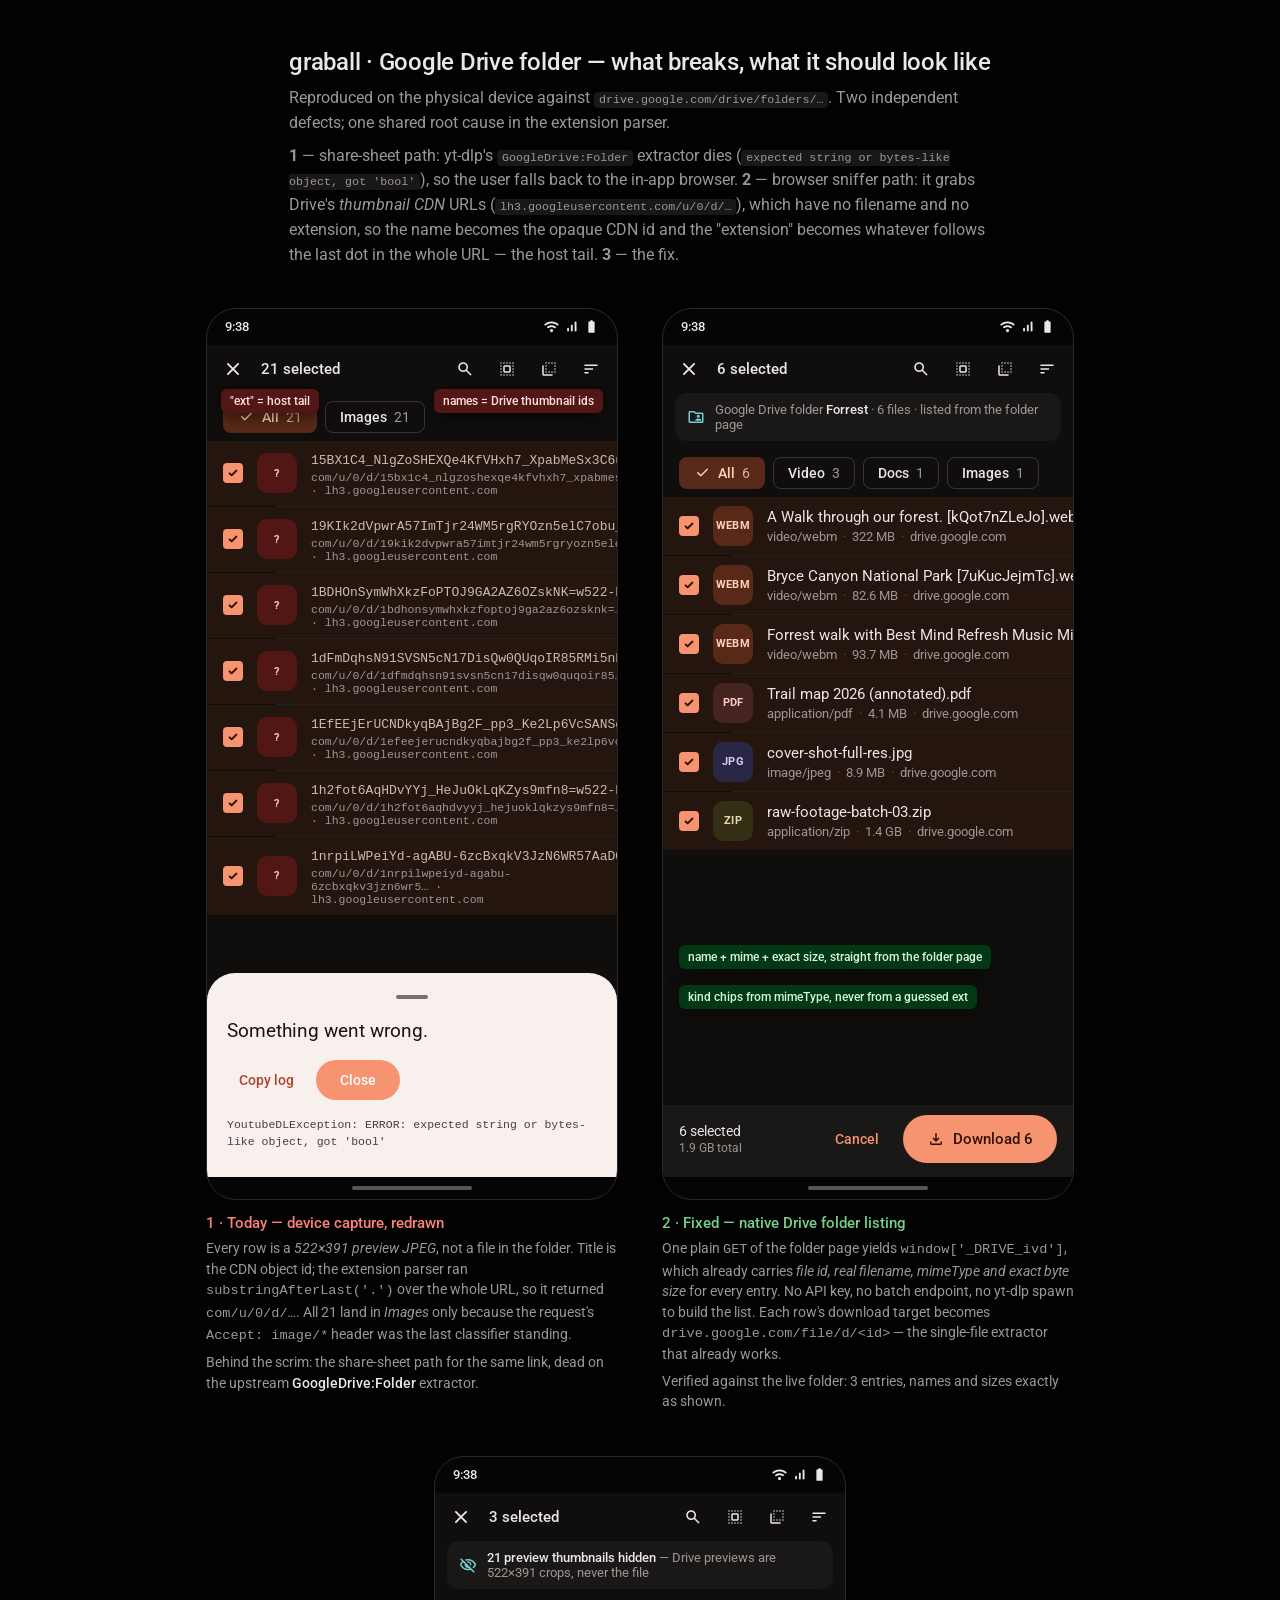
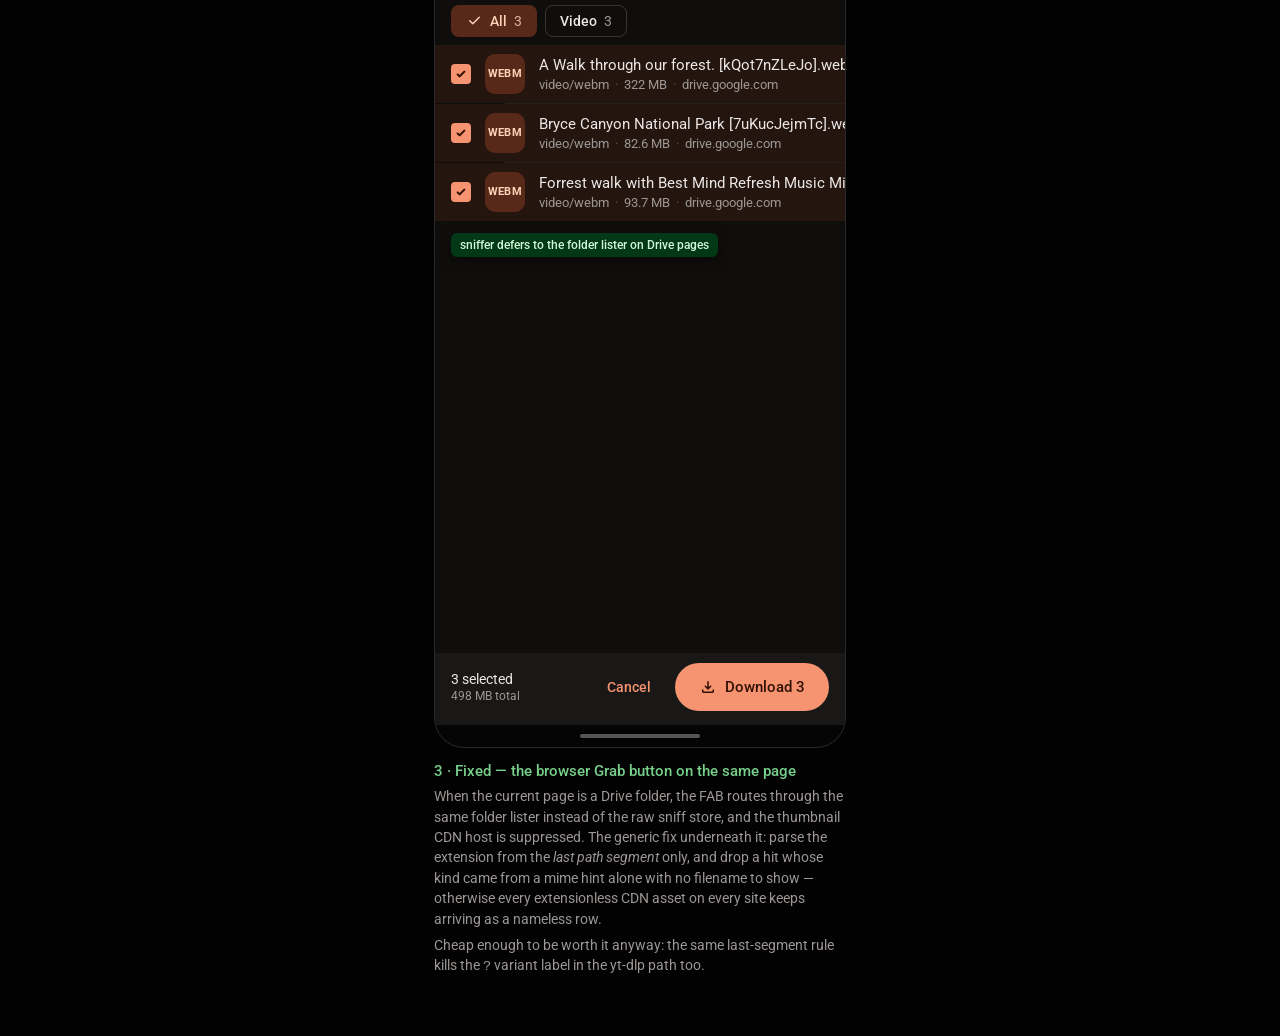
==== design/mockups-drive.html @ d235e250 "docs: diagnose Drive folder picker garbage + mockups" ====
<!DOCTYPE html>
<html lang="en">
<head>
<meta charset="utf-8">
<meta name="viewport" content="width=device-width, initial-scale=1">
<title>graball · Google Drive folder — bug vs. fix</title>
<link rel="preconnect" href="https://fonts.googleapis.com">
<link rel="stylesheet" href="https://fonts.googleapis.com/css2?family=Material+Symbols+Rounded:opsz,wght,FILL,GRAD@20..48,300..500,0..1,0&display=block">
<link rel="stylesheet" href="https://fonts.googleapis.com/css2?family=Roboto:wght@400;500;700&display=swap">
<style>
/* ---------- tokens: identical to design/mockups.html, do not fork ---------- */
:root{
  --bg:        oklch(0.115 0 0);
  --surface:   oklch(0.165 0.004 40);
  --surface-2: oklch(0.21 0.005 40);
  --surface-3: oklch(0.26 0.006 40);
  --outline:   oklch(0.33 0.006 40);
  --ink:       oklch(0.93 0.004 45);
  --muted:     oklch(0.68 0.007 45);
  --primary:   oklch(0.76 0.13 40);
  --on-primary:oklch(0.23 0.06 40);
  --primary-container: oklch(0.34 0.075 40);
  --on-primary-container: oklch(0.90 0.07 45);
  --accent:    oklch(0.80 0.09 200);
  --good:      oklch(0.78 0.13 150);
  --bad:       oklch(0.74 0.15 25);
  --bad-container: oklch(0.30 0.09 25);
  --r-sheet: 28px; --r-card: 12px; --r-chip: 8px;
  --z-sticky: 10; --z-scrim: 20; --z-sheet: 30; --z-bar: 40;
}
*{margin:0;padding:0;box-sizing:border-box}
body{
  background: oklch(0.08 0 0);
  color: var(--ink);
  font-family: Roboto, system-ui, sans-serif;
  padding: 48px 32px 64px;
}
.ms{
  font-family:'Material Symbols Rounded';
  font-weight:normal;font-style:normal;line-height:1;
  letter-spacing:normal;text-transform:none;display:inline-block;
  white-space:nowrap;direction:ltr;-webkit-font-smoothing:antialiased;
  font-variation-settings:'opsz' 24,'wght' 400;
  font-size:22px; user-select:none;
}
.ms.fill{font-variation-settings:'FILL' 1,'opsz' 24}
.ms.sm{font-size:18px}
.ms.xs{font-size:15px}

/* ---------- gallery shell ---------- */
header.gallery{max-width:78ch;margin:0 auto 40px}
header.gallery h1{font-size:1.5rem;font-weight:500;letter-spacing:-0.01em}
header.gallery p{color:var(--muted);margin-top:10px;line-height:1.55;text-wrap:pretty}
header.gallery p+p{margin-top:8px}
header.gallery code{background:var(--surface-2);padding:1px 5px;border-radius:4px;font-size:0.9em}
.frames{display:flex;flex-wrap:wrap;gap:44px;justify-content:center;align-items:flex-start}
figure{display:flex;flex-direction:column;gap:12px;width:412px}
figcaption{color:var(--muted);font-size:0.85rem;line-height:1.5}
figcaption b{color:var(--ink);font-weight:500;display:block;margin-bottom:4px;font-size:0.95rem}
figcaption .tradeoff{display:block;margin-top:6px}
figcaption .tradeoff em{color:var(--ink);font-style:normal;font-weight:500}
figcaption b.bad{color:var(--bad)}
figcaption b.good{color:var(--good)}

/* ---------- phone frame ---------- */
.phone{
  width:412px;height:892px;
  background:var(--bg);
  border-radius:30px;
  border:1px solid oklch(0.28 0 0);
  overflow:hidden;position:relative;
  display:flex;flex-direction:column;
  font-size:15px;
}
.statusbar{
  height:36px;flex:none;display:flex;align-items:center;
  justify-content:space-between;padding:0 18px;font-size:13px;font-weight:500;
}
.statusbar .right{display:flex;gap:5px;align-items:center}
.statusbar .ms{font-size:15px}
.gesture{height:22px;flex:none;display:flex;align-items:center;justify-content:center}
.gesture::before{content:"";width:120px;height:4px;border-radius:2px;background:oklch(0.45 0 0)}
.screen{flex:1;display:flex;flex-direction:column;overflow:hidden;position:relative}

/* ---------- shared components (mirrors mockups.html) ---------- */
.iconbtn{width:40px;height:40px;border-radius:50%;display:flex;align-items:center;justify-content:center;flex:none}
.iconbtn.on{background:var(--primary-container);color:var(--on-primary-container)}
.btn{
  border:none;font:inherit;font-weight:500;font-size:14px;
  height:40px;padding:0 24px;border-radius:20px;
  display:inline-flex;align-items:center;gap:8px;justify-content:center;cursor:pointer;
}
.btn.filled{background:var(--primary);color:var(--on-primary)}
.btn.text{background:none;color:var(--primary);padding:0 12px}
.chip{
  height:32px;padding:0 14px;border-radius:var(--r-chip);
  border:1px solid var(--outline);color:var(--ink);
  display:inline-flex;align-items:center;gap:7px;font-size:13.5px;font-weight:500;flex:none;
}
.chip .count{color:var(--muted);font-weight:400}
.chip.sel{background:var(--primary-container);border-color:transparent;color:var(--on-primary-container)}
.chip.sel .count{color:var(--on-primary-container);opacity:0.8}
.chip .ms{font-size:17px}
.checkbox{width:20px;height:20px;border-radius:4px;border:2px solid var(--muted);flex:none}
.checkbox.on{background:var(--primary);border-color:var(--primary);position:relative}
.checkbox.on::after{
  content:"check";font-family:'Material Symbols Rounded';font-size:16px;font-weight:700;
  color:var(--on-primary);position:absolute;inset:0;display:flex;align-items:center;justify-content:center;
}

/* ---------- the picker sheet ---------- */
.sheet{
  position:absolute;left:0;right:0;top:0;bottom:0;z-index:var(--z-sheet);
  background:var(--surface);
  display:flex;flex-direction:column;overflow:hidden;
}
.sheethead{display:flex;align-items:center;gap:2px;padding:4px 6px;flex:none}
.sheethead .t{font-size:15px;font-weight:500;padding-left:6px}
.sheethead .spacer{flex:1}
.sheetfoot{
  flex:none;display:flex;align-items:center;gap:12px;padding:10px 16px 14px;
  background:var(--surface-2);z-index:var(--z-bar);
}
.sheetfoot .sum{flex:1;min-width:0;font-size:13.5px}
.sheetfoot .sum span{display:block;color:var(--muted);font-size:12px;margin-top:2px}
.sheetfoot .btn.filled{height:48px;border-radius:24px;font-size:15px;flex:none}
.chiprow{display:flex;gap:8px;padding:8px 16px;overflow:hidden;flex:none}
.list{flex:1;overflow:hidden}

/* source strip: says where this list came from, so an empty/odd list is self-explaining */
.srcstrip{
  flex:none;display:flex;align-items:center;gap:10px;
  margin:0 12px 8px;padding:9px 12px;border-radius:var(--r-card);
  background:var(--surface-2);font-size:12.5px;color:var(--muted);
}
.srcstrip .ms{font-size:18px;color:var(--accent);flex:none}
.srcstrip b{color:var(--ink);font-weight:500}

/* type badge */
.ext{
  width:40px;height:40px;border-radius:10px;flex:none;background:var(--surface-2);color:var(--muted);
  display:flex;align-items:center;justify-content:center;font-size:11px;font-weight:700;letter-spacing:0.02em;
}
.ext.doc{background:oklch(0.30 0.05 25);color:oklch(0.88 0.06 30)}
.ext.arc{background:oklch(0.30 0.04 95);color:oklch(0.88 0.06 95)}
.ext.vid{background:var(--primary-container);color:var(--on-primary-container)}
.ext.aud{background:oklch(0.29 0.05 200);color:oklch(0.87 0.06 200)}
.ext.img{background:oklch(0.29 0.05 285);color:oklch(0.87 0.06 290)}
.ext.unk{background:var(--bad-container);color:oklch(0.88 0.08 25)}

.row{display:flex;align-items:center;gap:14px;padding:9px 16px;min-height:58px}
.row.sel{background:oklch(0.34 0.075 40 / 0.28)}
.row .body{flex:1;min-width:0}
.row .name{font-size:14.5px;white-space:nowrap;overflow:hidden;text-overflow:ellipsis}
.row .name.mono{font-family:ui-monospace,'Roboto Mono',monospace;font-size:13px;color:oklch(0.80 0.02 45)}
.row .meta{color:var(--muted);font-size:12.5px;margin-top:3px;display:flex;align-items:center;gap:6px}
.row .meta.mono{font-family:ui-monospace,'Roboto Mono',monospace;font-size:11.5px}
.row .meta .dot{opacity:0.5}
.row .meta .warn{color:var(--bad)}
.divider{height:1px;background:var(--outline);opacity:0.5;margin-left:70px}

/* error sheet (frame 1, share-sheet path) */
.errsheet{
  position:absolute;left:0;right:0;bottom:0;z-index:var(--z-bar);
  background:oklch(0.96 0.01 40);color:oklch(0.20 0.02 40);
  border-radius:var(--r-sheet) var(--r-sheet) 0 0;padding:22px 20px 26px;
}
.errsheet .handle{width:32px;height:4px;border-radius:2px;background:oklch(0.55 0.01 40);margin:0 auto 20px}
.errsheet h3{font-size:19px;font-weight:400;margin-bottom:18px}
.errsheet .acts{display:flex;align-items:center;gap:10px}
.errsheet .btn.filled{background:var(--primary);color:oklch(1 0 0)}
.errsheet .btn.text{color:oklch(0.52 0.14 35)}
.errsheet .log{
  margin-top:16px;font-family:ui-monospace,'Roboto Mono',monospace;font-size:11.5px;
  color:oklch(0.38 0.02 40);line-height:1.5;word-break:break-word;
}
.scrim{position:absolute;inset:0;background:oklch(0 0 0 / 0.45);z-index:var(--z-scrim)}

/* annotation callouts */
.note{
  position:absolute;z-index:calc(var(--z-bar) + 5);
  background:var(--bad-container);color:oklch(0.94 0.05 25);
  font-size:11.5px;font-weight:500;padding:5px 9px;border-radius:6px;
  box-shadow:0 4px 14px oklch(0 0 0 / 0.5);
}
.note.ok{background:oklch(0.30 0.08 150);color:oklch(0.94 0.06 150)}
</style>
</head>
<body>

<header class="gallery">
  <h1>graball · Google Drive folder — what breaks, what it should look like</h1>
  <p>Reproduced on the physical device against <code>drive.google.com/drive/folders/…</code>.
     Two independent defects; one shared root cause in the extension parser.</p>
  <p><b>1</b> — share-sheet path: yt-dlp's <code>GoogleDrive:Folder</code> extractor dies
     (<code>expected string or bytes-like object, got 'bool'</code>), so the user falls back to the in-app
     browser. <b>2</b> — browser sniffer path: it grabs Drive's <em>thumbnail CDN</em> URLs
     (<code>lh3.googleusercontent.com/u/0/d/…</code>), which have no filename and no extension, so the
     name becomes the opaque CDN id and the "extension" becomes whatever follows the last dot in the
     whole URL — the host tail. <b>3</b> — the fix.</p>
</header>

<div class="frames">

<!-- ============================================================ 1 · BROKEN (what ships today) -->
<figure>
  <div class="phone">
    <div class="statusbar">
      <span>9:38</span>
      <span class="right"><span class="ms xs">wifi</span><span class="ms xs">signal_cellular_alt</span><span class="ms xs fill">battery_full</span></span>
    </div>
    <div class="screen">
      <div class="sheet">
        <div class="sheethead">
          <span class="iconbtn"><span class="ms">close</span></span>
          <span class="t">21 selected</span>
          <span class="spacer"></span>
          <span class="iconbtn"><span class="ms sm">search</span></span>
          <span class="iconbtn"><span class="ms sm">select_all</span></span>
          <span class="iconbtn"><span class="ms sm">flip_to_back</span></span>
          <span class="iconbtn"><span class="ms sm">sort</span></span>
        </div>
        <div class="chiprow">
          <span class="chip sel"><span class="ms">check</span>All <span class="count">21</span></span>
          <span class="chip">Images <span class="count">21</span></span>
        </div>
        <div class="list">
          <div class="row sel">
            <span class="checkbox on"></span>
            <span class="ext unk">?</span>
            <span class="body">
              <span class="name mono">15BX1C4_NlgZoSHEXQe4KfVHxh7_XpabMeSx3C6uoEdA=w522-h391-p-k-nu-iv11</span>
              <span class="meta mono warn">com/u/0/d/15bx1c4_nlgzoshexqe4kfvhxh7_xpabmesx… · lh3.googleusercontent.com</span>
            </span>
          </div>
          <div class="divider"></div>
          <div class="row sel">
            <span class="checkbox on"></span>
            <span class="ext unk">?</span>
            <span class="body">
              <span class="name mono">19KIk2dVpwrA57ImTjr24WM5rgRYOzn5elC7obu_l-jU=w522-h391-p-k-nu-iv66</span>
              <span class="meta mono warn">com/u/0/d/19kik2dvpwra57imtjr24wm5rgryozn5elc… · lh3.googleusercontent.com</span>
            </span>
          </div>
          <div class="divider"></div>
          <div class="row sel">
            <span class="checkbox on"></span>
            <span class="ext unk">?</span>
            <span class="body">
              <span class="name mono">1BDHOnSymWhXkzFoPTOJ9GA2AZ6OZskNK=w522-h391-p-k-nu-iv76</span>
              <span class="meta mono warn">com/u/0/d/1bdhonsymwhxkzfoptoj9ga2az6ozsknk=… · lh3.googleusercontent.com</span>
            </span>
          </div>
          <div class="divider"></div>
          <div class="row sel">
            <span class="checkbox on"></span>
            <span class="ext unk">?</span>
            <span class="body">
              <span class="name mono">1dFmDqhsN91SVSN5cN17DisQw0QUqoIR85RMi5nbL2fw=w522-h391-p-k-nu-iv36</span>
              <span class="meta mono warn">com/u/0/d/1dfmdqhsn91svsn5cn17disqw0quqoir85… · lh3.googleusercontent.com</span>
            </span>
          </div>
          <div class="divider"></div>
          <div class="row sel">
            <span class="checkbox on"></span>
            <span class="ext unk">?</span>
            <span class="body">
              <span class="name mono">1EfEEjErUCNDkyqBAjBg2F_pp3_Ke2Lp6VcSANSgMmxY=w522-h391-p-k-nu-iv51</span>
              <span class="meta mono warn">com/u/0/d/1efeejerucndkyqbajbg2f_pp3_ke2lp6vc… · lh3.googleusercontent.com</span>
            </span>
          </div>
          <div class="divider"></div>
          <div class="row sel">
            <span class="checkbox on"></span>
            <span class="ext unk">?</span>
            <span class="body">
              <span class="name mono">1h2fot6AqHDvYYj_HeJuOkLqKZys9mfn8=w522-h391-p-k-nu-iv100</span>
              <span class="meta mono warn">com/u/0/d/1h2fot6aqhdvyyj_hejuoklqkzys9mfn8=… · lh3.googleusercontent.com</span>
            </span>
          </div>
          <div class="divider"></div>
          <div class="row sel">
            <span class="checkbox on"></span>
            <span class="ext unk">?</span>
            <span class="body">
              <span class="name mono">1nrpiLWPeiYd-agABU-6zcBxqkV3JzN6WR57AaDOGGhQ=w522-h391-p-k-nu-iv27</span>
              <span class="meta mono warn">com/u/0/d/1nrpilwpeiyd-agabu-6zcbxqkv3jzn6wr5… · lh3.googleusercontent.com</span>
            </span>
          </div>
        </div>
        <div class="sheetfoot">
          <span class="sum">21 selected<span>size unknown</span></span>
          <span class="btn text">Cancel</span>
          <span class="btn filled"><span class="ms sm">download</span>Download 21</span>
        </div>
      </div>

      <div class="scrim"></div>
      <div class="errsheet">
        <div class="handle"></div>
        <h3>Something went wrong.</h3>
        <div class="acts">
          <span class="btn text">Copy log</span>
          <span class="btn filled">Close</span>
        </div>
        <div class="log">YoutubeDLException: ERROR: expected string or bytes-like object, got 'bool'</div>
      </div>

      <span class="note" style="top:44px;right:14px">names = Drive thumbnail ids</span>
      <span class="note" style="top:44px;left:14px">"ext" = host tail</span>
    </div>
    <div class="gesture"></div>
  </div>
  <figcaption>
    <b class="bad">1 · Today — device capture, redrawn</b>
    Every row is a <em>522×391 preview JPEG</em>, not a file in the folder. Title is the CDN object id;
    the extension parser ran <code>substringAfterLast('.')</code> over the whole URL, so it returned
    <code>com/u/0/d/…</code>. All 21 land in <em>Images</em> only because the request's
    <code>Accept: image/*</code> header was the last classifier standing.
    <span class="tradeoff">Behind the scrim: the share-sheet path for the same link, dead on the
    upstream <em>GoogleDrive:Folder</em> extractor.</span>
  </figcaption>
</figure>

<!-- ============================================================ 2 · FIXED (folder listing) -->
<figure>
  <div class="phone">
    <div class="statusbar">
      <span>9:38</span>
      <span class="right"><span class="ms xs">wifi</span><span class="ms xs">signal_cellular_alt</span><span class="ms xs fill">battery_full</span></span>
    </div>
    <div class="screen">
      <div class="sheet">
        <div class="sheethead">
          <span class="iconbtn"><span class="ms">close</span></span>
          <span class="t">6 selected</span>
          <span class="spacer"></span>
          <span class="iconbtn"><span class="ms sm">search</span></span>
          <span class="iconbtn"><span class="ms sm">select_all</span></span>
          <span class="iconbtn"><span class="ms sm">flip_to_back</span></span>
          <span class="iconbtn"><span class="ms sm">sort</span></span>
        </div>
        <div class="srcstrip">
          <span class="ms">folder_shared</span>
          <span>Google&nbsp;Drive folder <b>Forrest</b> · 6 files · listed from the folder page</span>
        </div>
        <div class="chiprow">
          <span class="chip sel"><span class="ms">check</span>All <span class="count">6</span></span>
          <span class="chip">Video <span class="count">3</span></span>
          <span class="chip">Docs <span class="count">1</span></span>
          <span class="chip">Images <span class="count">1</span></span>
        </div>
        <div class="list">
          <div class="row sel">
            <span class="checkbox on"></span>
            <span class="ext vid">WEBM</span>
            <span class="body">
              <span class="name">A Walk through our forest. [kQot7nZLeJo].webm</span>
              <span class="meta">video/webm <span class="dot">·</span> 322 MB <span class="dot">·</span> drive.google.com</span>
            </span>
          </div>
          <div class="divider"></div>
          <div class="row sel">
            <span class="checkbox on"></span>
            <span class="ext vid">WEBM</span>
            <span class="body">
              <span class="name">Bryce Canyon National Park [7uKucJejmTc].webm</span>
              <span class="meta">video/webm <span class="dot">·</span> 82.6 MB <span class="dot">·</span> drive.google.com</span>
            </span>
          </div>
          <div class="divider"></div>
          <div class="row sel">
            <span class="checkbox on"></span>
            <span class="ext vid">WEBM</span>
            <span class="body">
              <span class="name">Forrest walk with Best Mind Refresh Music Mithran [tEvJKrE4cS0].webm</span>
              <span class="meta">video/webm <span class="dot">·</span> 93.7 MB <span class="dot">·</span> drive.google.com</span>
            </span>
          </div>
          <div class="divider"></div>
          <div class="row sel">
            <span class="checkbox on"></span>
            <span class="ext doc">PDF</span>
            <span class="body">
              <span class="name">Trail map 2026 (annotated).pdf</span>
              <span class="meta">application/pdf <span class="dot">·</span> 4.1 MB <span class="dot">·</span> drive.google.com</span>
            </span>
          </div>
          <div class="divider"></div>
          <div class="row sel">
            <span class="checkbox on"></span>
            <span class="ext img">JPG</span>
            <span class="body">
              <span class="name">cover-shot-full-res.jpg</span>
              <span class="meta">image/jpeg <span class="dot">·</span> 8.9 MB <span class="dot">·</span> drive.google.com</span>
            </span>
          </div>
          <div class="divider"></div>
          <div class="row sel">
            <span class="checkbox on"></span>
            <span class="ext arc">ZIP</span>
            <span class="body">
              <span class="name">raw-footage-batch-03.zip</span>
              <span class="meta">application/zip <span class="dot">·</span> 1.4 GB <span class="dot">·</span> drive.google.com</span>
            </span>
          </div>
        </div>
        <div class="sheetfoot">
          <span class="sum">6 selected<span>1.9 GB total</span></span>
          <span class="btn text">Cancel</span>
          <span class="btn filled"><span class="ms sm">download</span>Download 6</span>
        </div>
      </div>
      <span class="note ok" style="top:600px;left:16px">name + mime + exact size, straight from the folder page</span>
      <span class="note ok" style="top:640px;left:16px">kind chips from mimeType, never from a guessed ext</span>
    </div>
    <div class="gesture"></div>
  </div>
  <figcaption>
    <b class="good">2 · Fixed — native Drive folder listing</b>
    One plain <code>GET</code> of the folder page yields <code>window['_DRIVE_ivd']</code>, which already
    carries <em>file id, real filename, mimeType and exact byte size</em> for every entry. No API key,
    no batch endpoint, no yt-dlp spawn to build the list. Each row's download target becomes
    <code>drive.google.com/file/d/&lt;id&gt;</code> — the single-file extractor that already works.
    <span class="tradeoff">Verified against the live folder: 3 entries, names and sizes exactly as shown.</span>
  </figcaption>
</figure>

<!-- ============================================================ 3 · FIXED (sniffer on a Drive page) -->
<figure>
  <div class="phone">
    <div class="statusbar">
      <span>9:38</span>
      <span class="right"><span class="ms xs">wifi</span><span class="ms xs">signal_cellular_alt</span><span class="ms xs fill">battery_full</span></span>
    </div>
    <div class="screen">
      <div class="sheet">
        <div class="sheethead">
          <span class="iconbtn"><span class="ms">close</span></span>
          <span class="t">3 selected</span>
          <span class="spacer"></span>
          <span class="iconbtn"><span class="ms sm">search</span></span>
          <span class="iconbtn"><span class="ms sm">select_all</span></span>
          <span class="iconbtn"><span class="ms sm">flip_to_back</span></span>
          <span class="iconbtn"><span class="ms sm">sort</span></span>
        </div>
        <div class="srcstrip">
          <span class="ms">visibility_off</span>
          <span><b>21 preview thumbnails hidden</b> — Drive previews are 522×391 crops, never the file</span>
        </div>
        <div class="chiprow">
          <span class="chip sel"><span class="ms">check</span>All <span class="count">3</span></span>
          <span class="chip">Video <span class="count">3</span></span>
        </div>
        <div class="list">
          <div class="row sel">
            <span class="checkbox on"></span>
            <span class="ext vid">WEBM</span>
            <span class="body">
              <span class="name">A Walk through our forest. [kQot7nZLeJo].webm</span>
              <span class="meta">video/webm <span class="dot">·</span> 322 MB <span class="dot">·</span> drive.google.com</span>
            </span>
          </div>
          <div class="divider"></div>
          <div class="row sel">
            <span class="checkbox on"></span>
            <span class="ext vid">WEBM</span>
            <span class="body">
              <span class="name">Bryce Canyon National Park [7uKucJejmTc].webm</span>
              <span class="meta">video/webm <span class="dot">·</span> 82.6 MB <span class="dot">·</span> drive.google.com</span>
            </span>
          </div>
          <div class="divider"></div>
          <div class="row sel">
            <span class="checkbox on"></span>
            <span class="ext vid">WEBM</span>
            <span class="body">
              <span class="name">Forrest walk with Best Mind Refresh Music Mithran [tEvJKrE4cS0].webm</span>
              <span class="meta">video/webm <span class="dot">·</span> 93.7 MB <span class="dot">·</span> drive.google.com</span>
            </span>
          </div>
        </div>
        <div class="sheetfoot">
          <span class="sum">3 selected<span>498 MB total</span></span>
          <span class="btn text">Cancel</span>
          <span class="btn filled"><span class="ms sm">download</span>Download 3</span>
        </div>
      </div>
      <span class="note ok" style="top:340px;left:16px">sniffer defers to the folder lister on Drive pages</span>
    </div>
    <div class="gesture"></div>
  </div>
  <figcaption>
    <b class="good">3 · Fixed — the browser Grab button on the same page</b>
    When the current page is a Drive folder, the FAB routes through the same folder lister instead of
    the raw sniff store, and the thumbnail CDN host is suppressed. The generic fix underneath it:
    parse the extension from the <em>last path segment</em> only, and drop a hit whose kind came from a
    mime hint alone with no filename to show — otherwise every extensionless CDN asset on every site
    keeps arriving as a nameless row.
    <span class="tradeoff">Cheap enough to be worth it anyway: the same last-segment rule kills the
    <code>?</code> variant label in the yt-dlp path too.</span>
  </figcaption>
</figure>

</div>
</body>
</html>
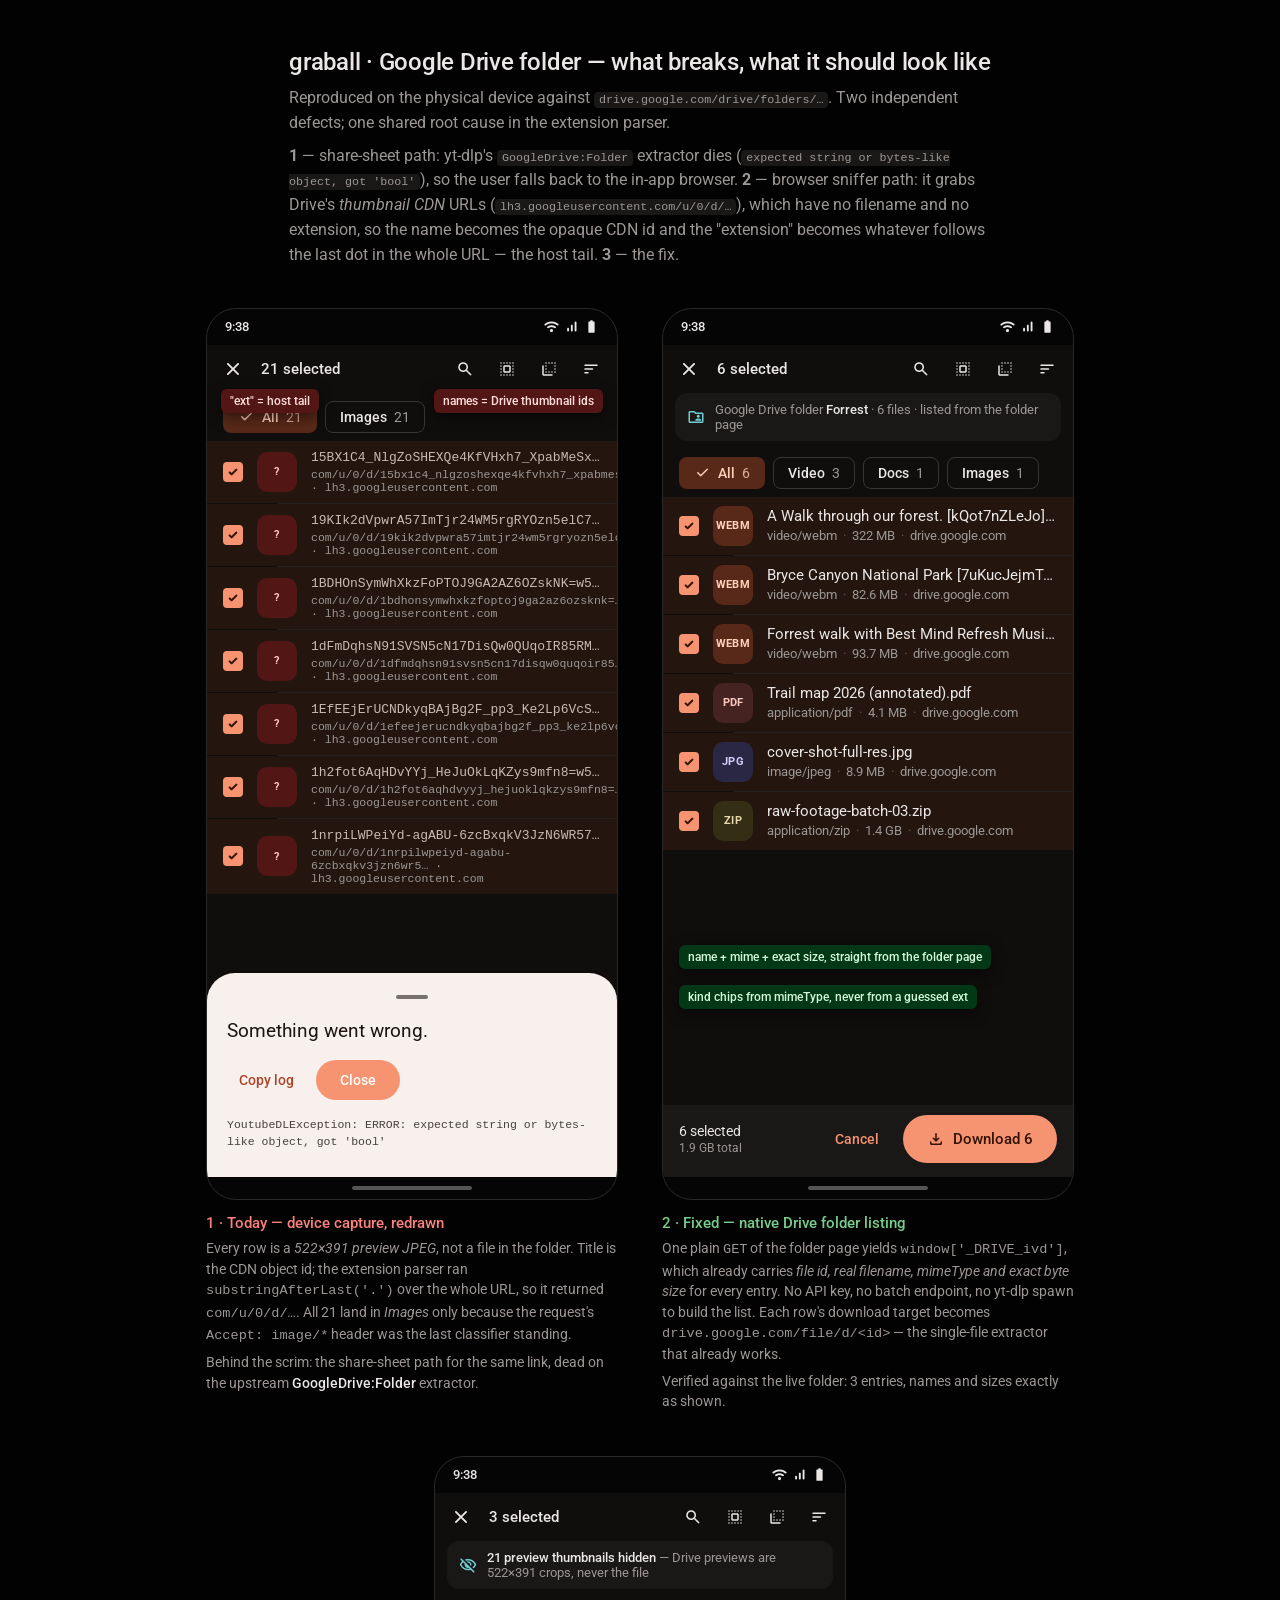
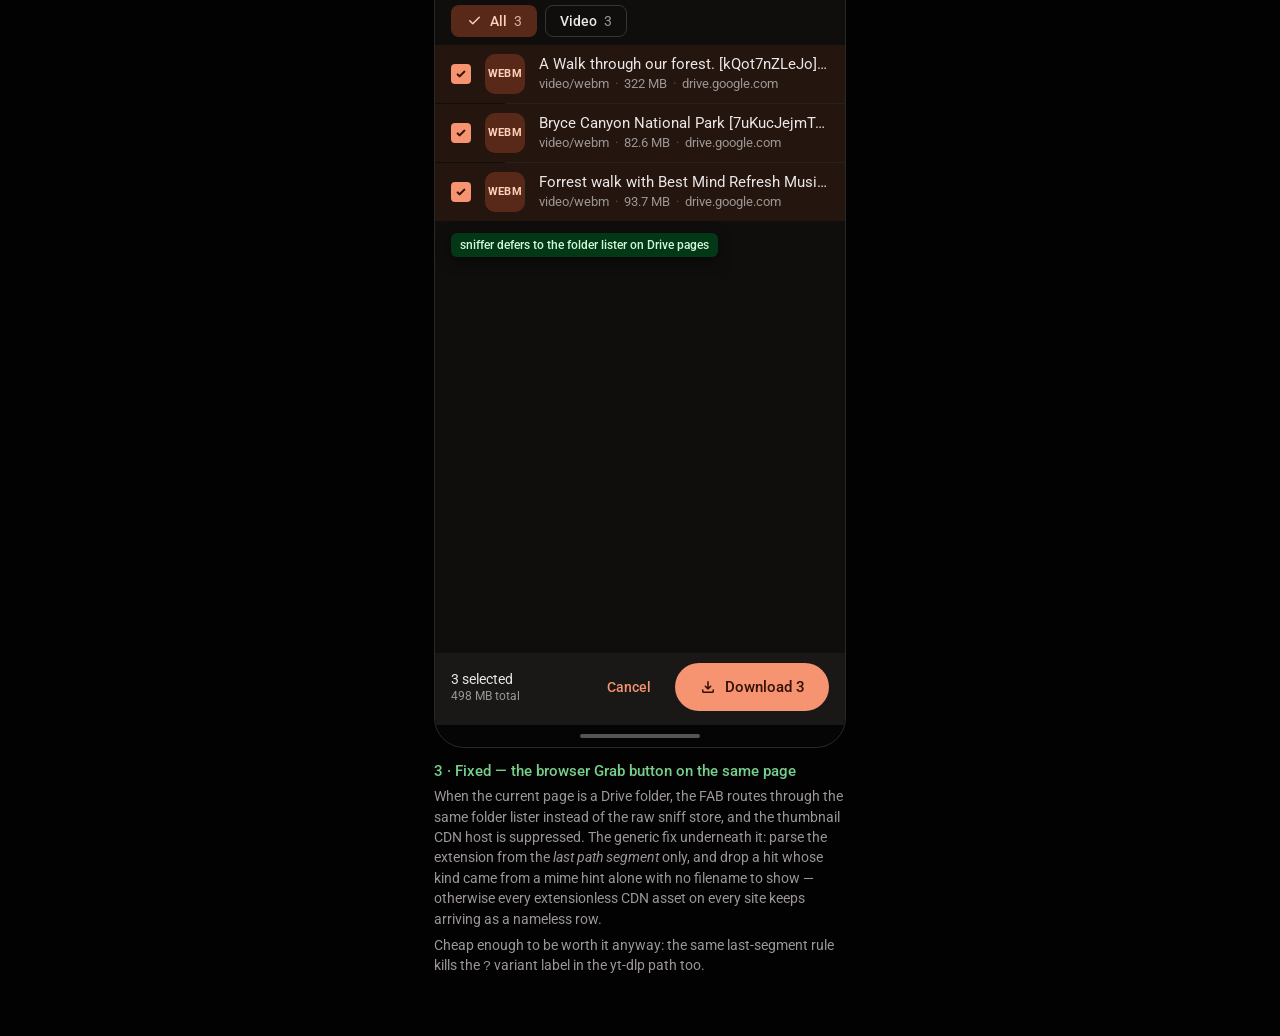
==== commit affeb82c: "fix: mockup row names now ellipsize" ====
--- a/design/mockups-drive.html
+++ b/design/mockups-drive.html
@@ -125,7 +125,7 @@
 .sheetfoot .sum span{display:block;color:var(--muted);font-size:12px;margin-top:2px}
 .sheetfoot .btn.filled{height:48px;border-radius:24px;font-size:15px;flex:none}
 .chiprow{display:flex;gap:8px;padding:8px 16px;overflow:hidden;flex:none}
-.list{flex:1;overflow:hidden}
+.list{flex:1;overflow:hidden;min-width:0}
 
 /* source strip: says where this list came from, so an empty/odd list is self-explaining */
 .srcstrip{
@@ -148,10 +148,11 @@
 .ext.img{background:oklch(0.29 0.05 285);color:oklch(0.87 0.06 290)}
 .ext.unk{background:var(--bad-container);color:oklch(0.88 0.08 25)}
 
-.row{display:flex;align-items:center;gap:14px;padding:9px 16px;min-height:58px}
+.row{display:flex;align-items:center;gap:14px;padding:9px 16px;min-height:58px;width:100%;min-width:0}
 .row.sel{background:oklch(0.34 0.075 40 / 0.28)}
 .row .body{flex:1;min-width:0}
-.row .name{font-size:14.5px;white-space:nowrap;overflow:hidden;text-overflow:ellipsis}
+/* span, so it needs display:block — text-overflow never applies to an inline box */
+.row .name{display:block;font-size:14.5px;white-space:nowrap;overflow:hidden;text-overflow:ellipsis}
 .row .name.mono{font-family:ui-monospace,'Roboto Mono',monospace;font-size:13px;color:oklch(0.80 0.02 45)}
 .row .meta{color:var(--muted);font-size:12.5px;margin-top:3px;display:flex;align-items:center;gap:6px}
 .row .meta.mono{font-family:ui-monospace,'Roboto Mono',monospace;font-size:11.5px}
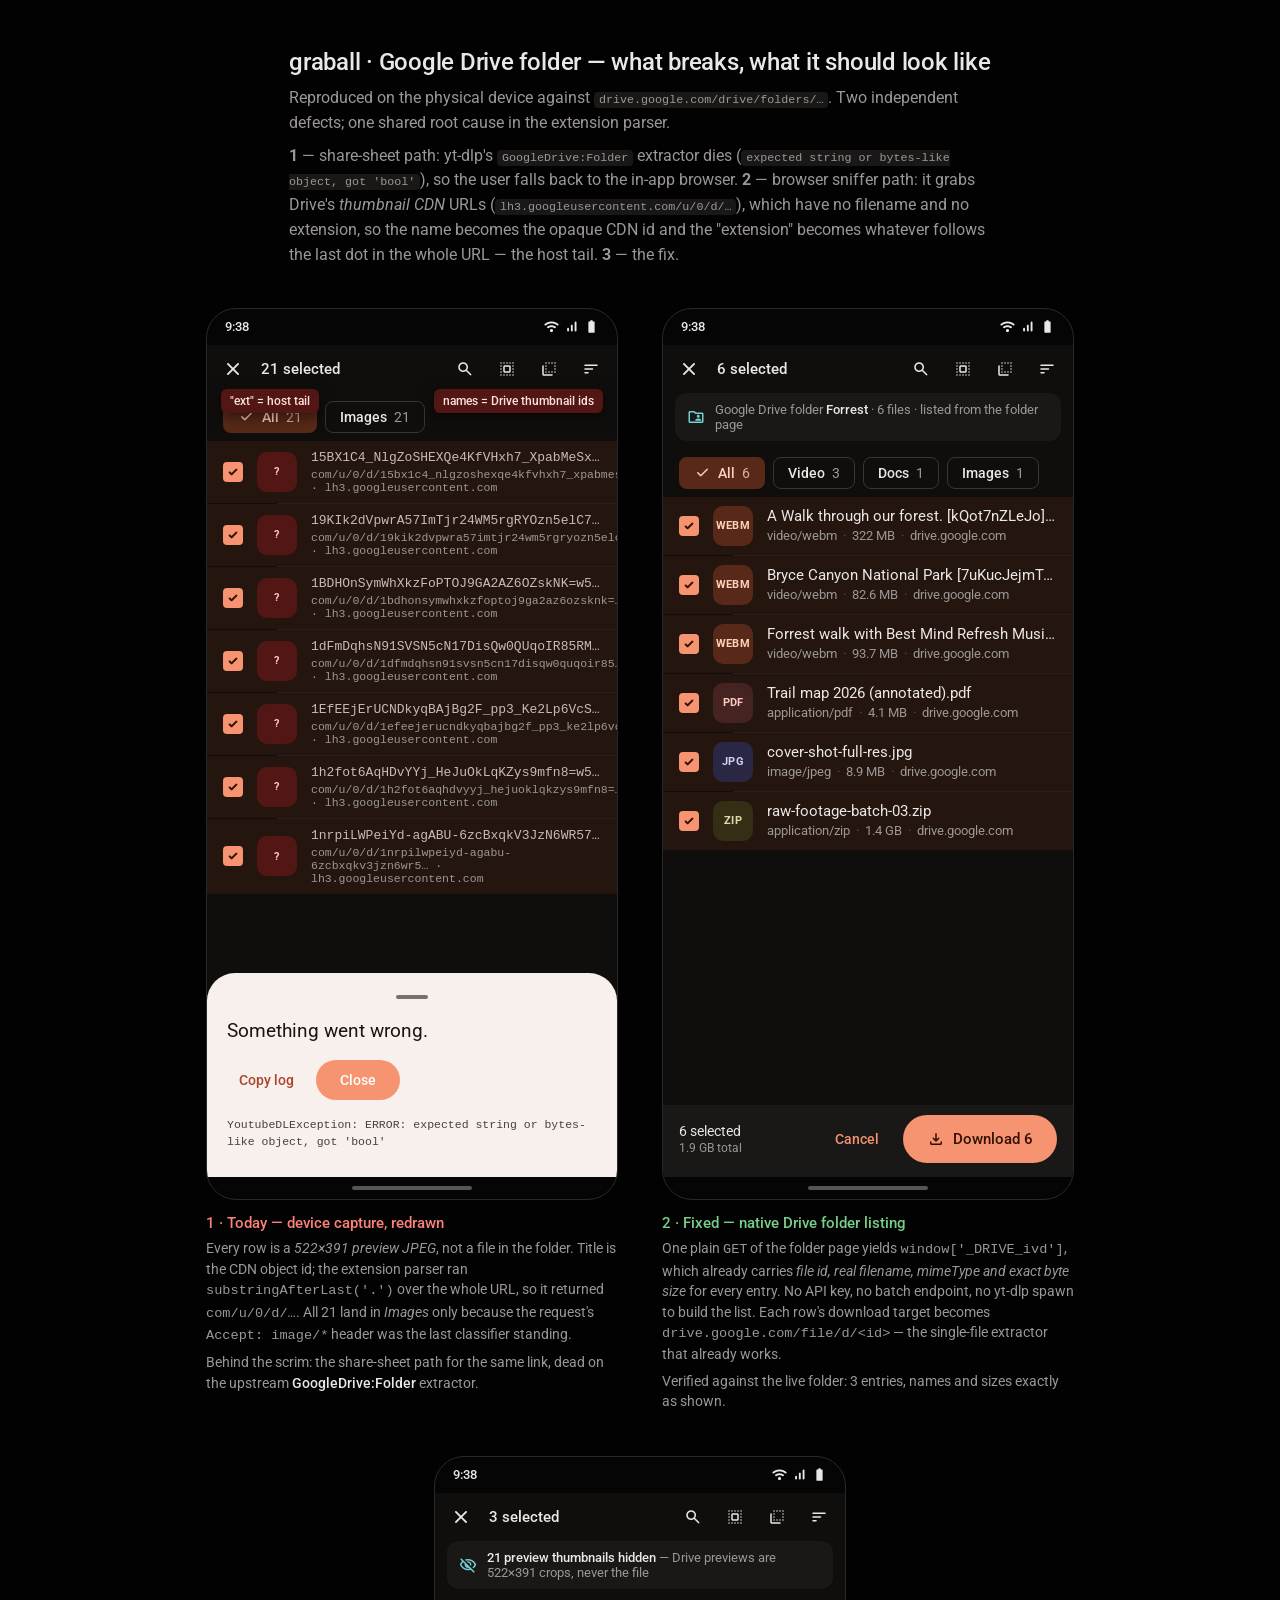
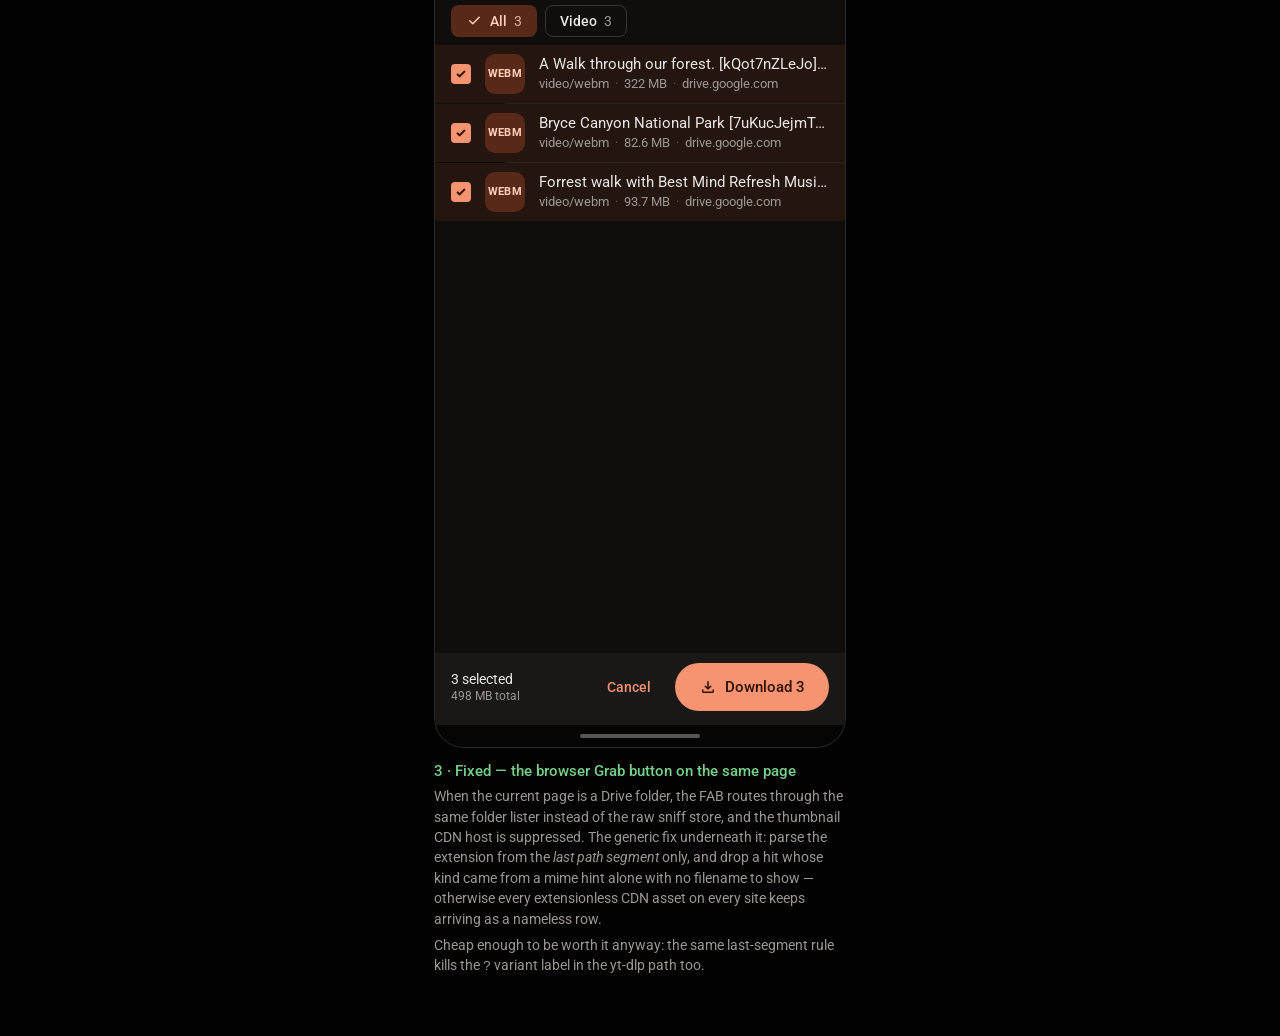
==== commit e6c9c964: "docs: drop green callouts from drive mockup" ====
--- a/design/mockups-drive.html
+++ b/design/mockups-drive.html
@@ -184,7 +184,6 @@
   font-size:11.5px;font-weight:500;padding:5px 9px;border-radius:6px;
   box-shadow:0 4px 14px oklch(0 0 0 / 0.5);
 }
-.note.ok{background:oklch(0.30 0.08 150);color:oklch(0.94 0.06 150)}
 </style>
 </head>
 <body>
@@ -412,8 +411,7 @@
           <span class="btn filled"><span class="ms sm">download</span>Download 6</span>
         </div>
       </div>
-      <span class="note ok" style="top:600px;left:16px">name + mime + exact size, straight from the folder page</span>
-      <span class="note ok" style="top:640px;left:16px">kind chips from mimeType, never from a guessed ext</span>
+
     </div>
     <div class="gesture"></div>
   </div>
@@ -487,7 +485,6 @@
           <span class="btn filled"><span class="ms sm">download</span>Download 3</span>
         </div>
       </div>
-      <span class="note ok" style="top:340px;left:16px">sniffer defers to the folder lister on Drive pages</span>
     </div>
     <div class="gesture"></div>
   </div>
